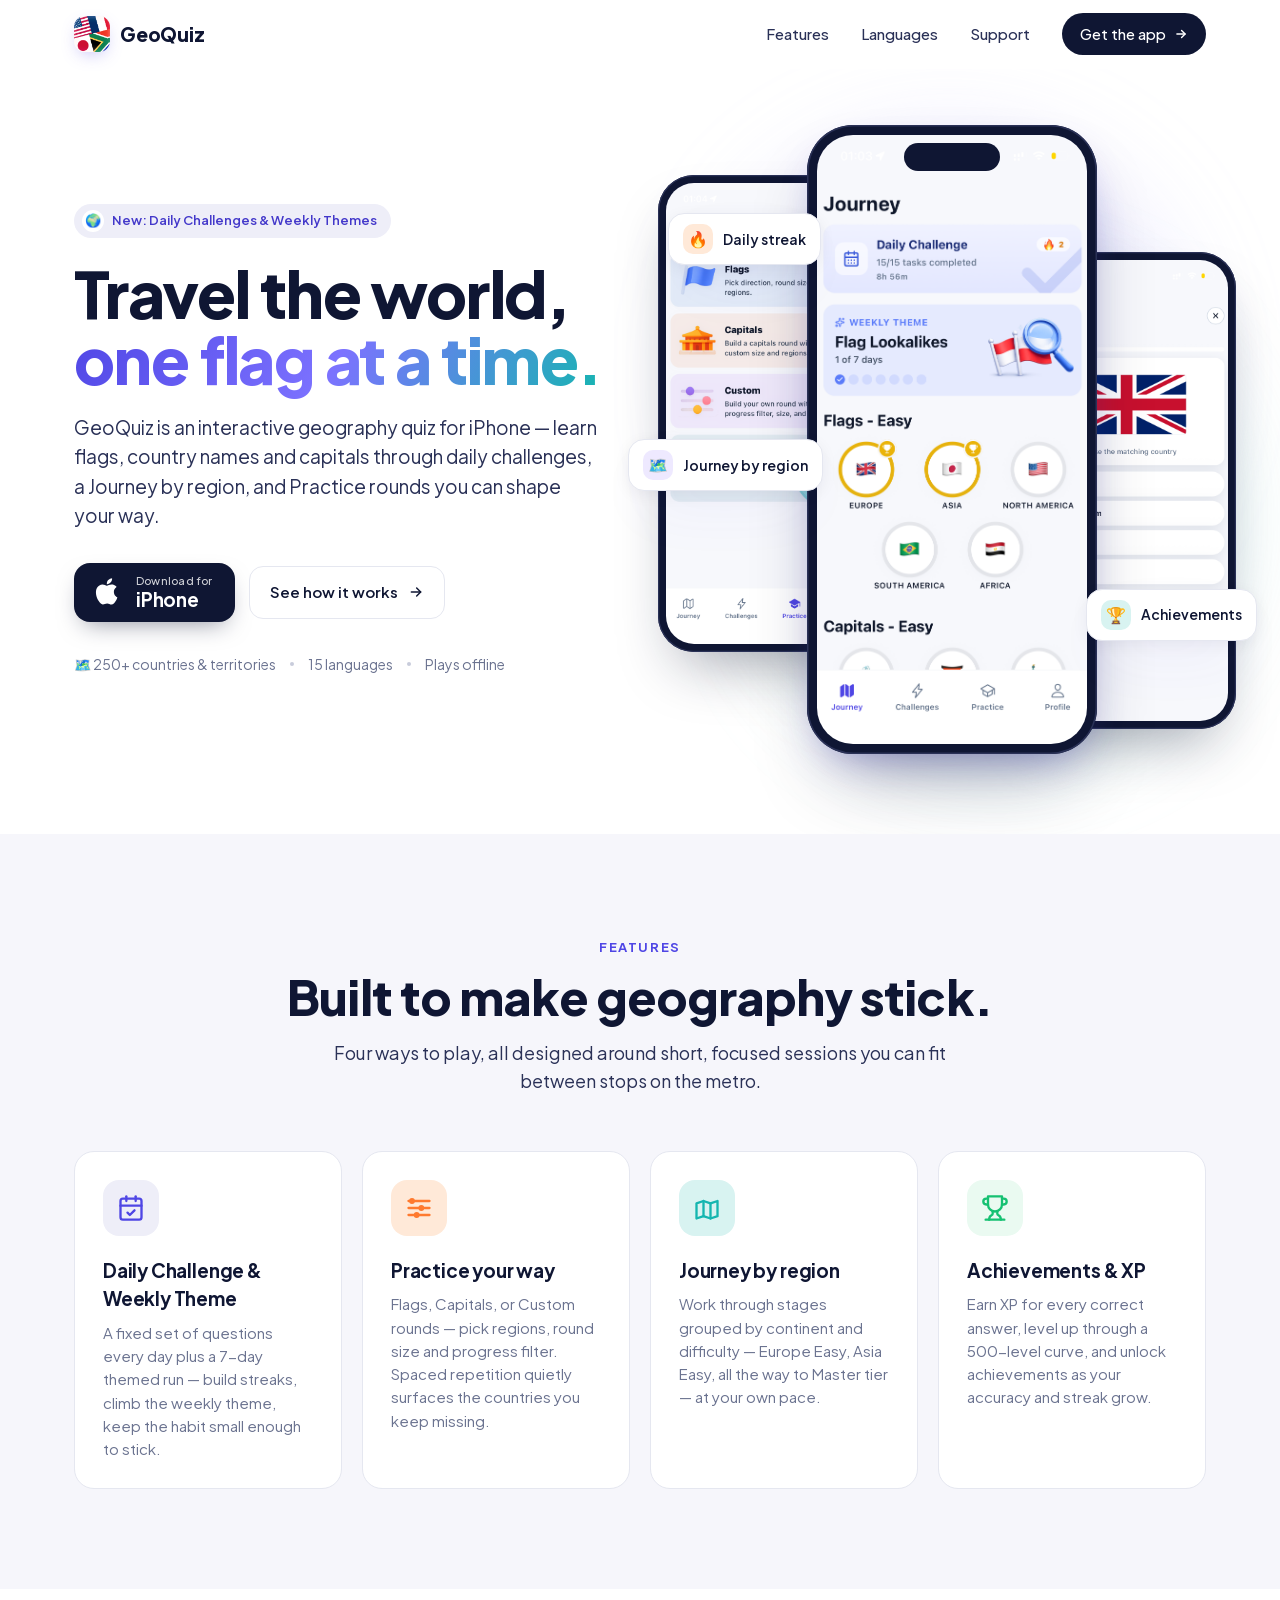
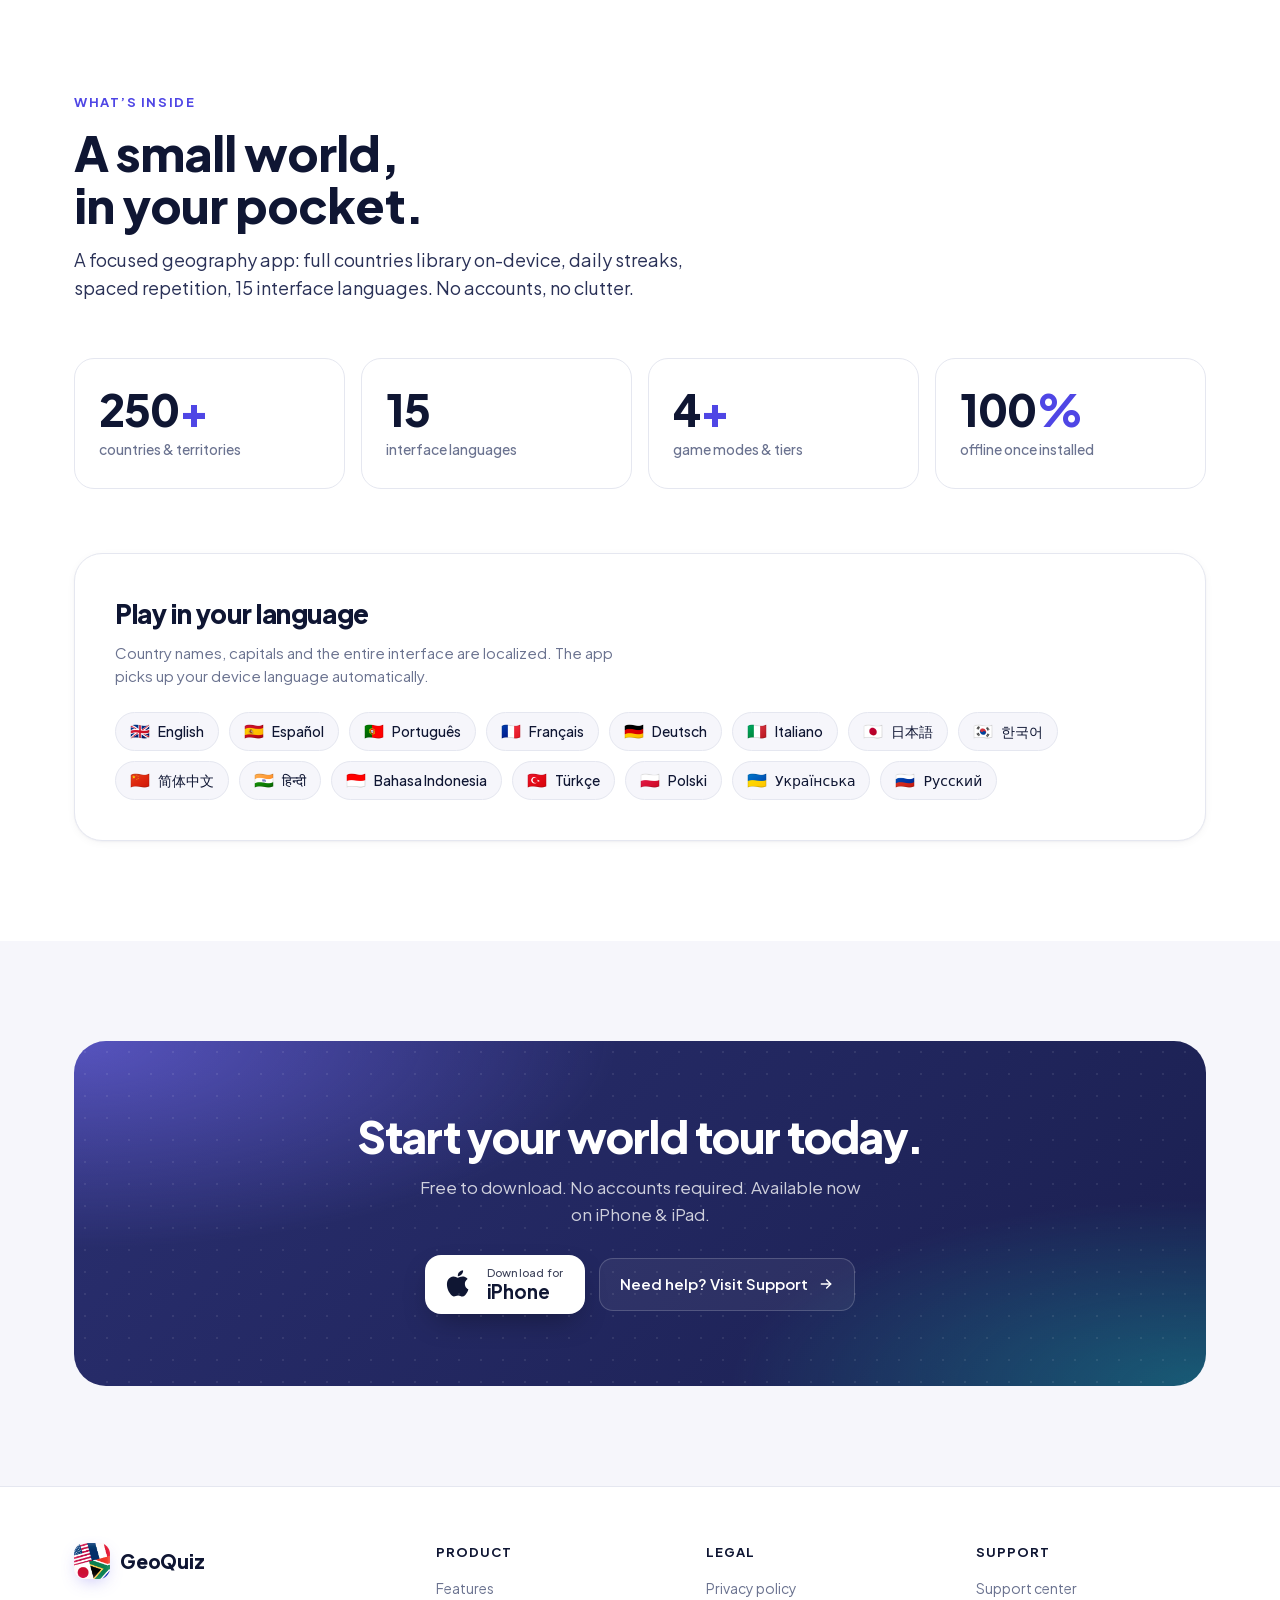
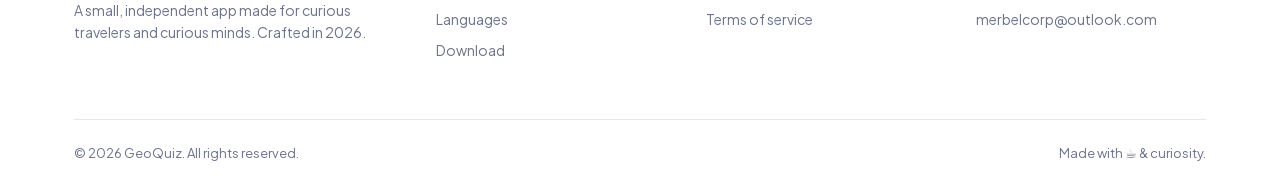
==== index.html @ 45b8b3ff "upd" ====
<!DOCTYPE html>
<html lang="en">
<head>
<meta charset="utf-8">
<meta name="viewport" content="width=device-width, initial-scale=1">
<title>GeoQuiz — Geography quiz for iPhone</title>
<meta name="description" content="GeoQuiz is an interactive geography quiz for iPhone. Learn flags, country names and capitals through daily challenges, weekly themes and a Journey by region.">
<meta property="og:title" content="GeoQuiz — Flags & Capitals">
<meta property="og:description" content="Learn flags, country names and capitals with daily challenges and spaced repetition.">
<meta property="og:image" content="assets/icon.png">
<meta property="og:type" content="website">
<link rel="icon" type="image/png" href="assets/favicon.png">
<link rel="apple-touch-icon" href="assets/icon.png">
<style>/* cyrillic-ext */
@font-face {
  font-family: 'Plus Jakarta Sans';
  font-style: normal;
  font-weight: 400 800;
  font-display: swap;
  src: url("assets/fonts/PlusJakartaSans-cyrillic-ext.woff2") format('woff2');
  unicode-range: U+0460-052F, U+1C80-1C8A, U+20B4, U+2DE0-2DFF, U+A640-A69F, U+FE2E-FE2F;
}
/* vietnamese */
@font-face {
  font-family: 'Plus Jakarta Sans';
  font-style: normal;
  font-weight: 400 800;
  font-display: swap;
  src: url("assets/fonts/PlusJakartaSans-vietnamese.woff2") format('woff2');
  unicode-range: U+0102-0103, U+0110-0111, U+0128-0129, U+0168-0169, U+01A0-01A1, U+01AF-01B0, U+0300-0301, U+0303-0304, U+0308-0309, U+0323, U+0329, U+1EA0-1EF9, U+20AB;
}
/* latin-ext */
@font-face {
  font-family: 'Plus Jakarta Sans';
  font-style: normal;
  font-weight: 400 800;
  font-display: swap;
  src: url("assets/fonts/PlusJakartaSans-latin-ext.woff2") format('woff2');
  unicode-range: U+0100-02BA, U+02BD-02C5, U+02C7-02CC, U+02CE-02D7, U+02DD-02FF, U+0304, U+0308, U+0329, U+1D00-1DBF, U+1E00-1E9F, U+1EF2-1EFF, U+2020, U+20A0-20AB, U+20AD-20C0, U+2113, U+2C60-2C7F, U+A720-A7FF;
}
/* latin */
@font-face {
  font-family: 'Plus Jakarta Sans';
  font-style: normal;
  font-weight: 400 800;
  font-display: swap;
  src: url("assets/fonts/PlusJakartaSans-latin.woff2") format('woff2');
  unicode-range: U+0000-00FF, U+0131, U+0152-0153, U+02BB-02BC, U+02C6, U+02DA, U+02DC, U+0304, U+0308, U+0329, U+2000-206F, U+20AC, U+2122, U+2191, U+2193, U+2212, U+2215, U+FEFF, U+FFFD;
}
</style>
<link rel="stylesheet" href="assets/styles.css">
</head>
<body>

<!-- ============ NAV ============ -->
<header class="nav" id="nav">
  <div class="container nav-inner">
    <a href="index.html" class="logo">
      <span class="logo-mark">
        <img src="assets/icon.png" alt="" aria-hidden="true">
      </span>
      GeoQuiz
    </a>
    <nav class="nav-links">
      <a href="#features">Features</a>
      <a href="#languages">Languages</a>
      <a href="support.html">Support</a>
      <a href="#download" class="nav-cta">
        Get the app
        <svg width="14" height="14" viewBox="0 0 24 24" fill="none" stroke="currentColor" stroke-width="2.4" stroke-linecap="round" stroke-linejoin="round"><path d="M5 12h14"></path><path d="m13 6 6 6-6 6"></path></svg>
      </a>
    </nav>
  </div>
</header>

<!-- ============ HERO ============ -->
<section class="hero">
  <div class="container">
    <div class="hero-grid">
      <div class="hero-copy">
        <div class="eyebrow reveal">
          <span class="dot">🌍</span>
          New: Daily Challenges &amp; Weekly Themes
        </div>
        <h1 class="h1 reveal reveal-delay-1">
          Travel the world,<br>
          <span class="accent">one flag at a time.</span>
        </h1>
        <p class="lede reveal reveal-delay-2">
          GeoQuiz is an interactive geography quiz for iPhone — learn flags, country names and capitals through daily challenges, a Journey by region, and Practice rounds you can shape your way.
        </p>
        <div class="cta-row reveal reveal-delay-3">
          <a class="btn-store" href="https://apps.apple.com/kz/app/geoquiz-flags-capitals/id6759897518" target="_blank" rel="noopener" aria-label="Download GeoQuiz on the App Store">
            <span class="ic">
              <svg viewBox="0 0 24 24" fill="currentColor" aria-hidden="true">
                <path d="M17.05 12.04c-.03-2.84 2.32-4.21 2.43-4.28-1.32-1.94-3.39-2.2-4.13-2.23-1.76-.18-3.43 1.04-4.32 1.04-.9 0-2.27-1.02-3.73-.99-1.92.03-3.69 1.12-4.68 2.82-2 3.46-.51 8.59 1.43 11.4.95 1.38 2.08 2.92 3.55 2.87 1.43-.06 1.97-.92 3.7-.92 1.71 0 2.21.92 3.72.89 1.54-.03 2.51-1.4 3.45-2.79 1.09-1.6 1.54-3.16 1.56-3.24-.03-.01-2.97-1.14-3-4.53zM14.34 3.7c.78-.95 1.31-2.27 1.16-3.58-1.13.05-2.5.75-3.31 1.7-.72.84-1.36 2.18-1.19 3.47 1.27.1 2.56-.64 3.34-1.59z"></path>
              </svg>
            </span>
            <span class="txt">
              <small>Download for</small>
              <span>iPhone</span>
            </span>
          </a>
          <a class="btn-ghost" href="#features">
            See how it works
            <svg width="16" height="16" viewBox="0 0 24 24" fill="none" stroke="currentColor" stroke-width="2.2" stroke-linecap="round" stroke-linejoin="round"><path d="M5 12h14"></path><path d="m13 6 6 6-6 6"></path></svg>
          </a>
        </div>
        <div class="hero-meta reveal reveal-delay-3">
          <span>🗺️ 250+ countries &amp; territories</span>
          <span class="dot-sep"></span>
          <span>15 languages</span>
          <span class="dot-sep"></span>
          <span>Plays offline</span>
        </div>
      </div>

      <div class="phone-stage">
        <div class="phone-bg">
          <div class="blob b1"></div>
          <div class="blob b2"></div>
          <div class="blob b3"></div>
        </div>

        <div class="float-chip c1 reveal reveal-delay-2">
          <span class="icon">🔥</span>
          <span>Daily streak</span>
        </div>
        <div class="float-chip c2 reveal reveal-delay-3">
          <span class="icon">🏆</span>
          <span>Achievements</span>
        </div>
        <div class="float-chip c3 reveal reveal-delay-3">
          <span class="icon">🗺️</span>
          <span>Journey by region</span>
        </div>

        <div class="phone-side left reveal">
          <div class="screen"><img src="assets/screenshot-practice.png" alt="Practice modes in GeoQuiz" loading="lazy"></div>
        </div>
        <div class="phone reveal reveal-delay-1">
          <div class="notch"></div>
          <div class="screen"><img src="assets/screenshot-journey.png" alt="GeoQuiz Journey screen with Daily Challenge and Weekly Theme"></div>
        </div>
        <div class="phone-side right reveal reveal-delay-2">
          <div class="screen"><img src="assets/screenshot-quiz.png" alt="Quiz question screen in GeoQuiz" loading="lazy"></div>
        </div>
      </div>
    </div>
  </div>
</section>

<!-- ============ FEATURES ============ -->
<section class="section alt" id="features">
  <div class="container">
    <div class="section-head center reveal">
      <span class="section-eyebrow">Features</span>
      <h2 class="section-title">Built to make geography stick.</h2>
      <p class="section-sub">Four ways to play, all designed around short, focused sessions you can fit between stops on the metro.</p>
    </div>

    <div class="feat-grid">
      <article class="feat feat-1 reveal">
        <div class="feat-icon">
          <svg viewBox="0 0 24 24" fill="none" stroke="currentColor" stroke-width="2" stroke-linecap="round" stroke-linejoin="round">
            <rect x="3" y="4" width="18" height="18" rx="2"></rect>
            <path d="M16 2v4"></path><path d="M8 2v4"></path><path d="M3 10h18"></path>
            <path d="m9 16 2 2 4-4"></path>
          </svg>
        </div>
        <h3>Daily Challenge &amp; Weekly Theme</h3>
        <p>A fixed set of questions every day plus a 7-day themed run — build streaks, climb the weekly theme, keep the habit small enough to stick.</p>
      </article>

      <article class="feat feat-2 reveal reveal-delay-1">
        <div class="feat-icon">
          <svg viewBox="0 0 24 24" fill="none" stroke="currentColor" stroke-width="2" stroke-linecap="round" stroke-linejoin="round">
            <path d="M3 6h18"></path><path d="M3 12h18"></path><path d="M3 18h18"></path>
            <circle cx="6" cy="6" r="1.5" fill="currentColor"></circle>
            <circle cx="14" cy="12" r="1.5" fill="currentColor"></circle>
            <circle cx="10" cy="18" r="1.5" fill="currentColor"></circle>
          </svg>
        </div>
        <h3>Practice your way</h3>
        <p>Flags, Capitals, or Custom rounds — pick regions, round size and progress filter. Spaced repetition quietly surfaces the countries you keep missing.</p>
      </article>

      <article class="feat feat-3 reveal reveal-delay-2">
        <div class="feat-icon">
          <svg viewBox="0 0 24 24" fill="none" stroke="currentColor" stroke-width="2" stroke-linecap="round" stroke-linejoin="round">
            <path d="M9 6 3 8v13l6-2 6 2 6-2V6l-6 2-6-2z"></path>
            <path d="M9 6v13"></path><path d="M15 8v13"></path>
          </svg>
        </div>
        <h3>Journey by region</h3>
        <p>Work through stages grouped by continent and difficulty — Europe Easy, Asia Easy, all the way to Master tier — at your own pace.</p>
      </article>

      <article class="feat feat-4 reveal reveal-delay-3">
        <div class="feat-icon">
          <svg viewBox="0 0 24 24" fill="none" stroke="currentColor" stroke-width="2" stroke-linecap="round" stroke-linejoin="round">
            <path d="M6 9H4.5a2.5 2.5 0 0 1 0-5H6"></path>
            <path d="M18 9h1.5a2.5 2.5 0 0 0 0-5H18"></path>
            <path d="M4 22h16"></path>
            <path d="M10 14.66V17c0 .55-.47.98-.97 1.21C7.85 18.75 7 20.24 7 22"></path>
            <path d="M14 14.66V17c0 .55.47.98.97 1.21C16.15 18.75 17 20.24 17 22"></path>
            <path d="M18 2H6v7a6 6 0 0 0 12 0V2Z"></path>
          </svg>
        </div>
        <h3>Achievements &amp; XP</h3>
        <p>Earn XP for every correct answer, level up through a 500-level curve, and unlock achievements as your accuracy and streak grow.</p>
      </article>
    </div>
  </div>
</section>

<!-- ============ WHY / WHAT'S INSIDE ============ -->
<section class="section" id="why">
  <div class="container">
    <div class="section-head reveal">
      <span class="section-eyebrow">What&rsquo;s inside</span>
      <h2 class="section-title">A small world,<br>in your pocket.</h2>
      <p class="section-sub">A focused geography app: full countries library on-device, daily streaks, spaced repetition, 15 interface languages. No accounts, no clutter.</p>
    </div>

    <div class="stats">
      <div class="stat reveal">
        <div class="stat-num">250<span class="plus">+</span></div>
        <div class="stat-label">countries &amp; territories</div>
      </div>
      <div class="stat reveal reveal-delay-1">
        <div class="stat-num">15</div>
        <div class="stat-label">interface languages</div>
      </div>
      <div class="stat reveal reveal-delay-2">
        <div class="stat-num">4<span class="plus">+</span></div>
        <div class="stat-label">game modes &amp; tiers</div>
      </div>
      <div class="stat reveal reveal-delay-3">
        <div class="stat-num">100<span class="plus">%</span></div>
        <div class="stat-label">offline once installed</div>
      </div>
    </div>

    <!-- ============ LANGUAGES ============ -->
    <div id="languages" class="lang-card reveal">
      <div class="lang-head">
        <h3>Play in your language</h3>
        <p>Country names, capitals and the entire interface are localized. The app picks up your device language automatically.</p>
      </div>
      <div class="langs">
        <span class="lang"><span class="flag">🇬🇧</span> English</span>
        <span class="lang"><span class="flag">🇪🇸</span> Español</span>
        <span class="lang"><span class="flag">🇵🇹</span> Português</span>
        <span class="lang"><span class="flag">🇫🇷</span> Français</span>
        <span class="lang"><span class="flag">🇩🇪</span> Deutsch</span>
        <span class="lang"><span class="flag">🇮🇹</span> Italiano</span>
        <span class="lang"><span class="flag">🇯🇵</span> 日本語</span>
        <span class="lang"><span class="flag">🇰🇷</span> 한국어</span>
        <span class="lang"><span class="flag">🇨🇳</span> 简体中文</span>
        <span class="lang"><span class="flag">🇮🇳</span> हिन्दी</span>
        <span class="lang"><span class="flag">🇮🇩</span> Bahasa Indonesia</span>
        <span class="lang"><span class="flag">🇹🇷</span> Türkçe</span>
        <span class="lang"><span class="flag">🇵🇱</span> Polski</span>
        <span class="lang"><span class="flag">🇺🇦</span> Українська</span>
        <span class="lang"><span class="flag">🇷🇺</span> Русский</span>
      </div>
    </div>
  </div>
</section>

<!-- ============ FINAL CTA ============ -->
<section class="section alt" id="download">
  <div class="container">
    <div class="cta-card cta-card--center reveal">
      <div class="dots-bg"></div>
      <div class="cta-inner">
        <h2 class="h2">Start your world tour today.</h2>
        <p>Free to download. No accounts required. Available now on iPhone &amp; iPad.</p>
        <div class="cta-actions">
          <a class="btn-store" href="https://apps.apple.com/kz/app/geoquiz-flags-capitals/id6759897518" target="_blank" rel="noopener" aria-label="Download GeoQuiz on the App Store">
            <span class="ic">
              <svg viewBox="0 0 24 24" fill="currentColor" aria-hidden="true">
                <path d="M17.05 12.04c-.03-2.84 2.32-4.21 2.43-4.28-1.32-1.94-3.39-2.2-4.13-2.23-1.76-.18-3.43 1.04-4.32 1.04-.9 0-2.27-1.02-3.73-.99-1.92.03-3.69 1.12-4.68 2.82-2 3.46-.51 8.59 1.43 11.4.95 1.38 2.08 2.92 3.55 2.87 1.43-.06 1.97-.92 3.7-.92 1.71 0 2.21.92 3.72.89 1.54-.03 2.51-1.4 3.45-2.79 1.09-1.6 1.54-3.16 1.56-3.24-.03-.01-2.97-1.14-3-4.53zM14.34 3.7c.78-.95 1.31-2.27 1.16-3.58-1.13.05-2.5.75-3.31 1.7-.72.84-1.36 2.18-1.19 3.47 1.27.1 2.56-.64 3.34-1.59z"></path>
              </svg>
            </span>
            <span class="txt">
              <small>Download for</small>
              <span>iPhone</span>
            </span>
          </a>
          <a class="btn-light" href="support.html">
            Need help? Visit Support
            <svg width="16" height="16" viewBox="0 0 24 24" fill="none" stroke="currentColor" stroke-width="2.2" stroke-linecap="round" stroke-linejoin="round"><path d="M5 12h14"></path><path d="m13 6 6 6-6 6"></path></svg>
          </a>
        </div>
      </div>
    </div>
  </div>
</section>

<!-- ============ FOOTER ============ -->
<footer>
  <div class="container">
    <div class="footer-grid">
      <div>
        <a class="logo" href="index.html">
          <span class="logo-mark">
            <img src="assets/icon.png" alt="" aria-hidden="true">
          </span>
          GeoQuiz
        </a>
        <p class="foot-about">A small, independent app made for curious travelers and curious minds. Crafted in 2026.</p>
      </div>
      <div class="foot-col">
        <h5>Product</h5>
        <a href="#features">Features</a>
        <a href="#languages">Languages</a>
        <a href="#download">Download</a>
      </div>
      <div class="foot-col">
        <h5>Legal</h5>
        <a href="privacy.html">Privacy policy</a>
        <a href="terms.html">Terms of service</a>
      </div>
      <div class="foot-col">
        <h5>Support</h5>
        <a href="support.html">Support center</a>
        <a href="mailto:merbelcorp@outlook.com">merbelcorp@outlook.com</a>
      </div>
    </div>
    <div class="foot-bottom">
      <span>© <span id="year">2026</span> GeoQuiz. All rights reserved.</span>
      <span>Made with ☕ &amp; curiosity.</span>
    </div>
  </div>
</footer>

<script>
  // Year
  document.getElementById('year').textContent = new Date().getFullYear();

  // Nav scroll state
  const nav = document.getElementById('nav');
  const onScroll = () => nav.classList.toggle('scrolled', window.scrollY > 8);
  window.addEventListener('scroll', onScroll, { passive: true });
  onScroll();

  // Smooth scroll for anchors
  document.querySelectorAll('a[href^="#"]').forEach(a => {
    a.addEventListener('click', e => {
      const id = a.getAttribute('href');
      if (id.length > 1) {
        const t = document.querySelector(id);
        if (t) { e.preventDefault(); window.scrollTo({ top: t.offsetTop - 60, behavior: 'smooth' }); }
      }
    });
  });

  // Reveal on scroll
  const io = new IntersectionObserver((entries) => {
    entries.forEach(en => {
      if (en.isIntersecting) {
        en.target.classList.add('in');
        io.unobserve(en.target);
      }
    });
  }, { threshold: 0.12, rootMargin: '0px 0px -40px 0px' });
  document.querySelectorAll('.reveal').forEach(el => io.observe(el));
</script>

</body>
</html>
---- assets/styles.css ----
/* GeoQuiz landing — shared styles */
:root {
  --indigo: #4F46E5;
  --indigo-600: #4338CA;
  --indigo-50: #EEEEF8;
  --indigo-100: #E0E0F4;
  --navy: #0F1633;
  --navy-2: #1B2347;
  --ink: #0F1633;
  --ink-2: #2A3157;
  --muted: #6B7390;
  --line: #E5E7F0;
  --bg: #F6F6FB;
  --white: #FFFFFF;
  --orange: #FF7A2F;
  --orange-soft: #FFE9D8;
  --teal: #15B6B0;
  --teal-soft: #D8F3F1;
  --green: #16C172;
  --pink: #E94A8C;
  --yellow: #F5C518;

  --radius-sm: 12px;
  --radius: 20px;
  --radius-lg: 28px;
  --shadow-sm: 0 1px 2px rgba(15,22,51,.04), 0 2px 8px rgba(15,22,51,.04);
  --shadow: 0 4px 16px rgba(15,22,51,.06), 0 24px 60px -20px rgba(79,70,229,.18);
  --shadow-lg: 0 30px 80px -30px rgba(15,22,51,.35), 0 12px 40px -20px rgba(79,70,229,.25);

  --font: "Plus Jakarta Sans", ui-sans-serif, system-ui, -apple-system, "Segoe UI", sans-serif;
}

* { box-sizing: border-box; }
html, body { margin: 0; padding: 0; }
body {
  font-family: var(--font);
  color: var(--ink);
  background: var(--white);
  -webkit-font-smoothing: antialiased;
  line-height: 1.5;
  font-size: 16px;
}
a { color: inherit; text-decoration: none; }
img { max-width: 100%; display: block; }
button { font-family: inherit; cursor: pointer; border: 0; background: none; }

.container {
  width: 100%;
  max-width: 1180px;
  margin: 0 auto;
  padding: 0 24px;
}

/* ====== NAV ====== */
.nav {
  position: sticky;
  top: 0;
  z-index: 50;
  backdrop-filter: saturate(1.4) blur(14px);
  -webkit-backdrop-filter: saturate(1.4) blur(14px);
  background: rgba(255,255,255,.78);
  border-bottom: 1px solid transparent;
  transition: border-color .25s ease, background .25s ease;
}
.nav.scrolled { border-bottom-color: var(--line); }
.nav-inner {
  display: flex;
  align-items: center;
  justify-content: space-between;
  height: 68px;
}
.logo {
  display: inline-flex;
  align-items: center;
  gap: 10px;
  font-weight: 800;
  font-size: 19px;
  letter-spacing: -.01em;
  color: var(--navy);
}
.logo-mark {
  width: 36px;
  height: 36px;
  border-radius: 11px;
  overflow: hidden;
  display: grid;
  place-items: center;
  box-shadow: 0 6px 18px -6px rgba(79,70,229,.4);
}
.logo-mark img { width: 100%; height: 100%; object-fit: cover; display: block; }
.nav-links {
  display: flex;
  align-items: center;
  gap: 32px;
}
.nav-links a {
  color: var(--ink-2);
  font-weight: 500;
  font-size: 15px;
}
.nav-links a:hover { color: var(--indigo); }
.nav-cta {
  display: inline-flex;
  align-items: center;
  gap: 8px;
  padding: 10px 18px;
  border-radius: 999px;
  background: var(--navy);
  color: white !important;
  font-weight: 600;
  font-size: 14px;
}
.nav-cta:hover { background: var(--indigo); }

@media (max-width: 720px) {
  .nav-links a:not(.nav-cta) { display: none; }
}

/* ====== HERO ====== */
.hero {
  position: relative;
  padding: 56px 0 80px;
  overflow: hidden;
}
.hero-grid {
  display: grid;
  grid-template-columns: 1.05fr .95fr;
  gap: 64px;
  align-items: center;
}
@media (max-width: 920px) {
  .hero-grid { grid-template-columns: 1fr; gap: 48px; }
}

.eyebrow {
  display: inline-flex;
  align-items: center;
  gap: 8px;
  padding: 6px 14px 6px 8px;
  background: var(--indigo-50);
  color: var(--indigo-600);
  border-radius: 999px;
  font-size: 13px;
  font-weight: 600;
  margin-bottom: 22px;
}
.eyebrow .dot {
  width: 22px; height: 22px;
  background: white;
  border-radius: 999px;
  display: grid;
  place-items: center;
  font-size: 13px;
}
.h1 {
  font-size: clamp(40px, 6vw, 64px);
  font-weight: 800;
  line-height: 1.04;
  letter-spacing: -.025em;
  color: var(--navy);
  margin: 0 0 20px;
  text-wrap: pretty;
}
.h1 .accent {
  background: linear-gradient(120deg, #4F46E5 0%, #7C72FF 50%, #15B6B0 100%);
  -webkit-background-clip: text;
  background-clip: text;
  color: transparent;
}
.lede {
  font-size: 19px;
  line-height: 1.55;
  color: var(--ink-2);
  margin: 0 0 32px;
  max-width: 540px;
  text-wrap: pretty;
}
.cta-row {
  display: flex;
  gap: 14px;
  flex-wrap: wrap;
  align-items: center;
}

/* Custom App Store-style button */
.btn-store {
  display: inline-flex;
  align-items: center;
  gap: 12px;
  padding: 12px 22px 12px 18px;
  background: #0F1633;
  color: white;
  border-radius: 16px;
  transition: transform .15s ease, box-shadow .2s ease;
  box-shadow: 0 10px 24px -10px rgba(15,22,51,.5);
}
.btn-store:hover { transform: translateY(-1px); box-shadow: 0 14px 32px -12px rgba(15,22,51,.6); }
.btn-store .ic {
  width: 32px; height: 32px;
  display: grid; place-items: center;
}
.btn-store .ic svg { width: 28px; height: 28px; }
.btn-store .txt { display: flex; flex-direction: column; line-height: 1.1; text-align: left; }
.btn-store .txt small { font-size: 11px; opacity: .8; letter-spacing: .02em; font-weight: 500; }
.btn-store .txt span { font-size: 19px; font-weight: 700; letter-spacing: -.01em; margin-top: 2px; }

.btn-ghost {
  display: inline-flex;
  align-items: center;
  gap: 10px;
  padding: 14px 20px;
  border-radius: 14px;
  border: 1.5px solid var(--line);
  color: var(--ink);
  font-weight: 600;
  font-size: 15px;
  background: white;
}
.btn-ghost:hover { border-color: var(--indigo); color: var(--indigo); }

.hero-meta {
  display: flex;
  align-items: center;
  gap: 14px;
  margin-top: 32px;
  color: var(--muted);
  font-size: 14px;
  flex-wrap: wrap;
}
.hero-meta .dot-sep { width: 4px; height: 4px; background: #C8CCDB; border-radius: 99px; display: inline-block; }

/* Phone mockup */
.phone-stage {
  position: relative;
  display: grid;
  place-items: center;
  min-height: 600px;
}
.phone-bg {
  position: absolute;
  inset: 0;
  z-index: 0;
  pointer-events: none;
}
.phone-bg .blob {
  position: absolute;
  width: 420px; height: 420px;
  border-radius: 50%;
  filter: blur(60px);
  opacity: .55;
}
.phone-bg .blob.b1 { background: #C7C2FF; top: 6%; left: 8%; }
.phone-bg .blob.b2 { background: #BCEEEB; bottom: 4%; right: 0; opacity: .6; }
.phone-bg .blob.b3 { background: #FFD7B5; top: 38%; right: 30%; width: 280px; height: 280px; opacity: .5; }

.phone {
  position: relative;
  z-index: 1;
  width: 290px;
  aspect-ratio: 1179 / 2556;
  background: #0F1633;
  border-radius: 46px;
  padding: 10px;
  box-shadow:
    0 0 0 1.5px #2A3157 inset,
    0 40px 80px -30px rgba(15,22,51,.45),
    0 18px 40px -18px rgba(79,70,229,.4);
  transform: rotate(-3deg);
  transition: transform .6s cubic-bezier(.2,.7,.2,1);
}
.phone:hover { transform: rotate(-2deg) translateY(-6px); }
.phone .notch {
  position: absolute;
  top: 18px; left: 50%;
  transform: translateX(-50%);
  width: 96px; height: 28px;
  background: #0F1633;
  border-radius: 999px;
  z-index: 3;
}
.phone .screen {
  width: 100%; height: 100%;
  border-radius: 36px;
  overflow: hidden;
  background: #F6F6FB;
  position: relative;
}
.phone .screen img { width: 100%; height: 100%; object-fit: cover; }

.phone-side {
  position: absolute;
  width: 220px;
  aspect-ratio: 1179 / 2556;
  border-radius: 36px;
  background: #0F1633;
  padding: 8px;
  box-shadow:
    0 0 0 1.2px #2A3157 inset,
    0 30px 60px -22px rgba(15,22,51,.4);
  z-index: 0;
}
.phone-side .screen {
  width: 100%; height: 100%;
  border-radius: 28px;
  overflow: hidden;
  background: #F6F6FB;
}
.phone-side img { width: 100%; height: 100%; object-fit: cover; }
.phone-side.left { left: -8%; top: 8%; transform: rotate(-12deg); }
.phone-side.right { right: -6%; bottom: 4%; transform: rotate(10deg); }

@media (max-width: 920px) {
  .phone-stage { min-height: 540px; }
  .phone { width: 250px; }
  .phone-side { width: 180px; }
  .phone-side.left { left: 0%; top: 10%; }
  .phone-side.right { right: 0%; bottom: 6%; }
}
@media (max-width: 520px) {
  .phone { width: 220px; }
  .phone-side.left, .phone-side.right { display: none; }
}

/* Floating chip badges around hero */
.float-chip {
  position: absolute;
  z-index: 2;
  padding: 10px 14px;
  background: white;
  border-radius: 16px;
  box-shadow: var(--shadow);
  display: inline-flex;
  align-items: center;
  gap: 10px;
  font-weight: 600;
  font-size: 14px;
  color: var(--ink);
  border: 1px solid var(--line);
}
.float-chip .icon {
  width: 30px; height: 30px;
  border-radius: 10px;
  display: grid; place-items: center;
  font-size: 16px;
}
.float-chip.c1 { top: 14%; left: -6%; transform: rotate(-4deg); }
.float-chip.c1 .icon { background: var(--orange-soft); color: var(--orange); }
.float-chip.c2 { bottom: 18%; right: -10%; transform: rotate(5deg); }
.float-chip.c2 .icon { background: var(--teal-soft); color: var(--teal); }
.float-chip.c3 { top: 50%; left: -14%; transform: rotate(-2deg); }
.float-chip.c3 .icon { background: #EEE9FF; color: var(--indigo); }

@media (max-width: 920px) {
  .float-chip.c1 { left: 4%; }
  .float-chip.c2 { right: 4%; }
  .float-chip.c3 { left: 4%; top: 60%; }
}
@media (max-width: 520px) {
  .float-chip { font-size: 12px; padding: 8px 12px; }
  .float-chip.c3 { display: none; }
}

/* ====== SECTION SHARED ====== */
.section {
  padding: 100px 0;
}
.section.alt { background: var(--bg); }
.section-eyebrow {
  display: inline-block;
  font-size: 13px;
  font-weight: 700;
  letter-spacing: .12em;
  text-transform: uppercase;
  color: var(--indigo);
  margin-bottom: 14px;
}
.section-title {
  font-size: clamp(32px, 4.4vw, 48px);
  font-weight: 800;
  letter-spacing: -.02em;
  color: var(--navy);
  margin: 0 0 16px;
  line-height: 1.08;
  text-wrap: balance;
}
.section-sub {
  font-size: 18px;
  color: var(--ink-2);
  max-width: 620px;
  margin: 0;
  line-height: 1.55;
}
.section-head { margin-bottom: 56px; }
.section-head.center { text-align: center; }
.section-head.center .section-sub { margin-left: auto; margin-right: auto; }

/* ====== FEATURES ====== */
.feat-grid {
  display: grid;
  grid-template-columns: repeat(4, 1fr);
  gap: 20px;
}
@media (max-width: 980px) { .feat-grid { grid-template-columns: repeat(2, 1fr); } }
@media (max-width: 520px) { .feat-grid { grid-template-columns: 1fr; } }

.feat {
  position: relative;
  padding: 28px;
  background: white;
  border: 1px solid var(--line);
  border-radius: var(--radius);
  transition: transform .25s ease, box-shadow .25s ease, border-color .25s ease;
  overflow: hidden;
}
.feat:hover {
  transform: translateY(-4px);
  box-shadow: var(--shadow);
  border-color: transparent;
}
.feat-icon {
  width: 56px; height: 56px;
  border-radius: 16px;
  display: grid; place-items: center;
  margin-bottom: 20px;
}
.feat-icon svg { width: 28px; height: 28px; }
.feat-1 .feat-icon { background: var(--indigo-50); color: var(--indigo); }
.feat-2 .feat-icon { background: var(--orange-soft); color: var(--orange); }
.feat-3 .feat-icon { background: var(--teal-soft); color: var(--teal); }
.feat-4 .feat-icon { background: #EAFAF1; color: var(--green); }

.feat h3 {
  margin: 0 0 8px;
  font-size: 19px;
  font-weight: 700;
  color: var(--navy);
  letter-spacing: -.01em;
}
.feat p {
  margin: 0;
  font-size: 15px;
  color: var(--muted);
  line-height: 1.55;
}

/* ====== STATS ====== */
.stats {
  display: grid;
  grid-template-columns: repeat(4, 1fr);
  gap: 16px;
  margin-bottom: 64px;
}
@media (max-width: 720px) { .stats { grid-template-columns: repeat(2, 1fr); } }
.stat {
  padding: 28px 24px;
  background: white;
  border-radius: var(--radius);
  border: 1px solid var(--line);
  text-align: left;
}
.stat-num {
  font-size: clamp(36px, 4vw, 44px);
  font-weight: 800;
  letter-spacing: -.025em;
  color: var(--navy);
  line-height: 1;
}
.stat-num .plus { color: var(--indigo); }
.stat-label {
  margin-top: 8px;
  font-size: 14px;
  color: var(--muted);
  font-weight: 500;
}

/* ====== LANGUAGES CARD ====== */
.lang-card {
  background: white;
  border: 1px solid var(--line);
  border-radius: var(--radius-lg);
  padding: 40px;
  box-shadow: var(--shadow-sm);
}
@media (max-width: 720px) { .lang-card { padding: 28px; } }
.lang-head { margin-bottom: 24px; }
.lang-head h3 {
  margin: 0 0 8px;
  font-size: clamp(22px, 2.4vw, 26px);
  font-weight: 800;
  letter-spacing: -.015em;
  color: var(--navy);
}
.lang-head p {
  margin: 0;
  font-size: 15px;
  color: var(--muted);
  max-width: 520px;
  line-height: 1.55;
}
.langs {
  display: flex;
  flex-wrap: wrap;
  gap: 10px;
}
.lang {
  display: inline-flex;
  align-items: center;
  gap: 8px;
  padding: 8px 14px;
  background: var(--bg);
  border: 1px solid var(--line);
  border-radius: 999px;
  font-size: 14px;
  font-weight: 500;
  color: var(--ink);
}
.lang .flag { font-size: 16px; line-height: 1; }

/* ====== FINAL CTA ====== */
.cta-card {
  position: relative;
  overflow: hidden;
  background:
    radial-gradient(80% 100% at 0% 0%, rgba(124,114,255,.55), transparent 60%),
    radial-gradient(70% 90% at 100% 100%, rgba(21,182,176,.4), transparent 60%),
    linear-gradient(135deg, #2A2F70 0%, #1A1F4F 100%);
  color: white;
  border-radius: 32px;
  padding: 64px;
  display: grid;
  grid-template-columns: 1.4fr 1fr;
  gap: 48px;
  align-items: center;
}
@media (max-width: 880px) { .cta-card { grid-template-columns: 1fr; padding: 40px; gap: 32px; } }

.cta-card .h2 {
  font-size: clamp(32px, 4vw, 44px);
  font-weight: 800;
  letter-spacing: -.022em;
  line-height: 1.08;
  margin: 0 0 14px;
  text-wrap: balance;
}
.cta-card p {
  margin: 0 0 28px;
  font-size: 17px;
  line-height: 1.55;
  color: rgba(255,255,255,.78);
  max-width: 460px;
}
.cta-card .btn-store { background: white; color: var(--navy); box-shadow: 0 12px 30px -10px rgba(0,0,0,.4); }
.cta-card .btn-store:hover { background: #F6F6FB; }

.cta-card.cta-card--center {
  grid-template-columns: 1fr;
  text-align: center;
  padding: 72px 64px;
}
.cta-card--center .cta-inner { max-width: 640px; margin: 0 auto; }
.cta-card--center p { margin-left: auto; margin-right: auto; }
.cta-card--center .cta-actions {
  display: inline-flex;
  gap: 14px;
  flex-wrap: wrap;
  justify-content: center;
  align-items: center;
}
@media (max-width: 880px) {
  .cta-card.cta-card--center { padding: 48px 28px; }
}

.btn-light {
  display: inline-flex;
  align-items: center;
  gap: 10px;
  padding: 14px 20px;
  border-radius: 14px;
  border: 1.5px solid rgba(255,255,255,.18);
  background: rgba(255,255,255,.06);
  color: white;
  font-weight: 600;
  font-size: 15px;
  transition: background .15s ease, border-color .15s ease;
}
.btn-light:hover { background: rgba(255,255,255,.12); border-color: rgba(255,255,255,.3); }

/* Decoration dots */
.dots-bg {
  position: absolute;
  inset: 0;
  background-image: radial-gradient(rgba(255,255,255,.1) 1px, transparent 1px);
  background-size: 22px 22px;
  pointer-events: none;
  opacity: .8;
}

/* ====== FOOTER ====== */
footer {
  border-top: 1px solid var(--line);
  padding: 56px 0 32px;
  background: white;
}
.footer-grid {
  display: grid;
  grid-template-columns: 1.4fr 1fr 1fr 1fr;
  gap: 40px;
  margin-bottom: 48px;
}
@media (max-width: 720px) { .footer-grid { grid-template-columns: 1fr 1fr; gap: 32px; } }

.foot-about { color: var(--muted); font-size: 14px; line-height: 1.6; margin-top: 14px; max-width: 320px; }
.foot-col h5 {
  margin: 0 0 16px;
  font-size: 13px;
  font-weight: 700;
  letter-spacing: .08em;
  text-transform: uppercase;
  color: var(--navy);
}
.foot-col a, .foot-col span {
  display: block;
  margin-bottom: 10px;
  font-size: 14px;
  color: var(--muted);
}
.foot-col a:hover { color: var(--indigo); }

.foot-bottom {
  border-top: 1px solid var(--line);
  padding-top: 24px;
  display: flex;
  justify-content: space-between;
  align-items: center;
  flex-wrap: wrap;
  gap: 12px;
  font-size: 13px;
  color: var(--muted);
}

/* ====== SCROLL ANIMATIONS ====== */
.reveal { opacity: 0; transform: translateY(24px); transition: opacity .7s ease, transform .7s cubic-bezier(.2,.7,.2,1); }
.reveal.in { opacity: 1; transform: none; }
.reveal-delay-1 { transition-delay: .08s; }
.reveal-delay-2 { transition-delay: .16s; }
.reveal-delay-3 { transition-delay: .24s; }

@media (prefers-reduced-motion: reduce) {
  .reveal { opacity: 1; transform: none; transition: none; }
  .phone { transition: none; }
}

/* ====== LEGAL PAGES ====== */
.legal {
  padding: 64px 0 96px;
  max-width: 760px;
  margin: 0 auto;
}
.legal h1 {
  font-size: clamp(36px, 5vw, 48px);
  font-weight: 800;
  letter-spacing: -.022em;
  margin: 0 0 8px;
  color: var(--navy);
}
.legal .updated {
  color: var(--muted);
  font-size: 14px;
  margin-bottom: 40px;
}
.legal h2 {
  font-size: 22px;
  font-weight: 700;
  color: var(--navy);
  margin: 40px 0 12px;
  letter-spacing: -.01em;
}
.legal h3 {
  font-size: 16px;
  font-weight: 700;
  color: var(--navy);
  margin: 24px 0 8px;
}
.legal p, .legal li {
  color: var(--ink-2);
  line-height: 1.65;
  font-size: 16px;
  text-wrap: pretty;
}
.legal ul { padding-left: 22px; }
.legal li { margin-bottom: 6px; }
.legal a { color: var(--indigo); text-decoration: underline; text-underline-offset: 2px; }
.legal .back {
  display: inline-flex;
  align-items: center;
  gap: 8px;
  font-size: 14px;
  color: var(--muted);
  margin-bottom: 32px;
}
.legal .back:hover { color: var(--indigo); }

/* ====== SUPPORT PAGE ====== */
.support-hero {
  padding: 72px 0 24px;
}
.support-hero .container { max-width: 820px; }
.support-hero .eyebrow { margin-bottom: 18px; }
.support-hero h1 {
  font-size: clamp(36px, 5vw, 52px);
  font-weight: 800;
  letter-spacing: -.022em;
  line-height: 1.06;
  color: var(--navy);
  margin: 0 0 18px;
  text-wrap: balance;
}
.support-hero p.lead {
  font-size: 19px;
  color: var(--ink-2);
  line-height: 1.55;
  margin: 0;
  max-width: 640px;
}

.support-section { padding: 32px 0; }
.support-section .container { max-width: 820px; }
.support-section + .support-section { padding-top: 8px; }
.support-section.tail { padding-bottom: 96px; }

.support-card {
  background: white;
  border: 1px solid var(--line);
  border-radius: var(--radius-lg);
  padding: 36px;
  box-shadow: var(--shadow-sm);
}
@media (max-width: 720px) { .support-card { padding: 24px; border-radius: 24px; } }

.support-card h2 {
  font-size: 22px;
  font-weight: 800;
  letter-spacing: -.01em;
  color: var(--navy);
  margin: 0 0 12px;
}
.support-card > p {
  font-size: 16px;
  color: var(--ink-2);
  line-height: 1.6;
  margin: 0 0 18px;
}
.support-card > p:last-child { margin-bottom: 0; }

.email-row {
  display: inline-flex;
  align-items: center;
  gap: 10px;
  background: var(--indigo-50);
  color: var(--indigo-600);
  padding: 12px 18px;
  border-radius: 14px;
  font-weight: 600;
  font-size: 15px;
  margin-top: 8px;
}
.email-row:hover { background: #E4E4F4; }

.support-list {
  list-style: none;
  padding: 0;
  margin: 0;
  display: grid;
  gap: 14px;
}
.support-list li {
  display: grid;
  grid-template-columns: 36px 1fr;
  gap: 14px;
  align-items: start;
  font-size: 15px;
  color: var(--ink-2);
  line-height: 1.55;
}
.support-list li .li-ic {
  width: 36px; height: 36px;
  border-radius: 10px;
  display: grid; place-items: center;
  background: var(--indigo-50);
  color: var(--indigo);
  font-weight: 800;
  font-size: 14px;
  line-height: 1;
}
.support-list li strong { color: var(--navy); }

.support-grid-2 {
  display: grid;
  grid-template-columns: 1fr 1fr;
  gap: 16px;
}
@media (max-width: 720px) { .support-grid-2 { grid-template-columns: 1fr; } }

.support-mini {
  padding: 22px;
  background: var(--bg);
  border: 1px solid var(--line);
  border-radius: 18px;
}
.support-mini h3 {
  margin: 0 0 6px;
  font-size: 15px;
  font-weight: 700;
  color: var(--navy);
  letter-spacing: -.005em;
}
.support-mini p {
  margin: 0;
  font-size: 14px;
  color: var(--muted);
  line-height: 1.55;
}

.useful-links {
  display: grid;
  grid-template-columns: repeat(3, 1fr);
  gap: 14px;
  margin-top: 4px;
}
@media (max-width: 720px) { .useful-links { grid-template-columns: 1fr; } }
.useful-link {
  display: flex;
  align-items: center;
  justify-content: space-between;
  gap: 12px;
  padding: 18px 20px;
  background: white;
  border: 1px solid var(--line);
  border-radius: 16px;
  color: var(--ink);
  font-weight: 600;
  font-size: 15px;
  transition: border-color .15s ease, transform .15s ease, box-shadow .15s ease;
}
.useful-link:hover {
  border-color: var(--indigo);
  color: var(--indigo);
  transform: translateY(-1px);
  box-shadow: var(--shadow-sm);
}
.useful-link svg { color: var(--muted); }
.useful-link:hover svg { color: var(--indigo); }
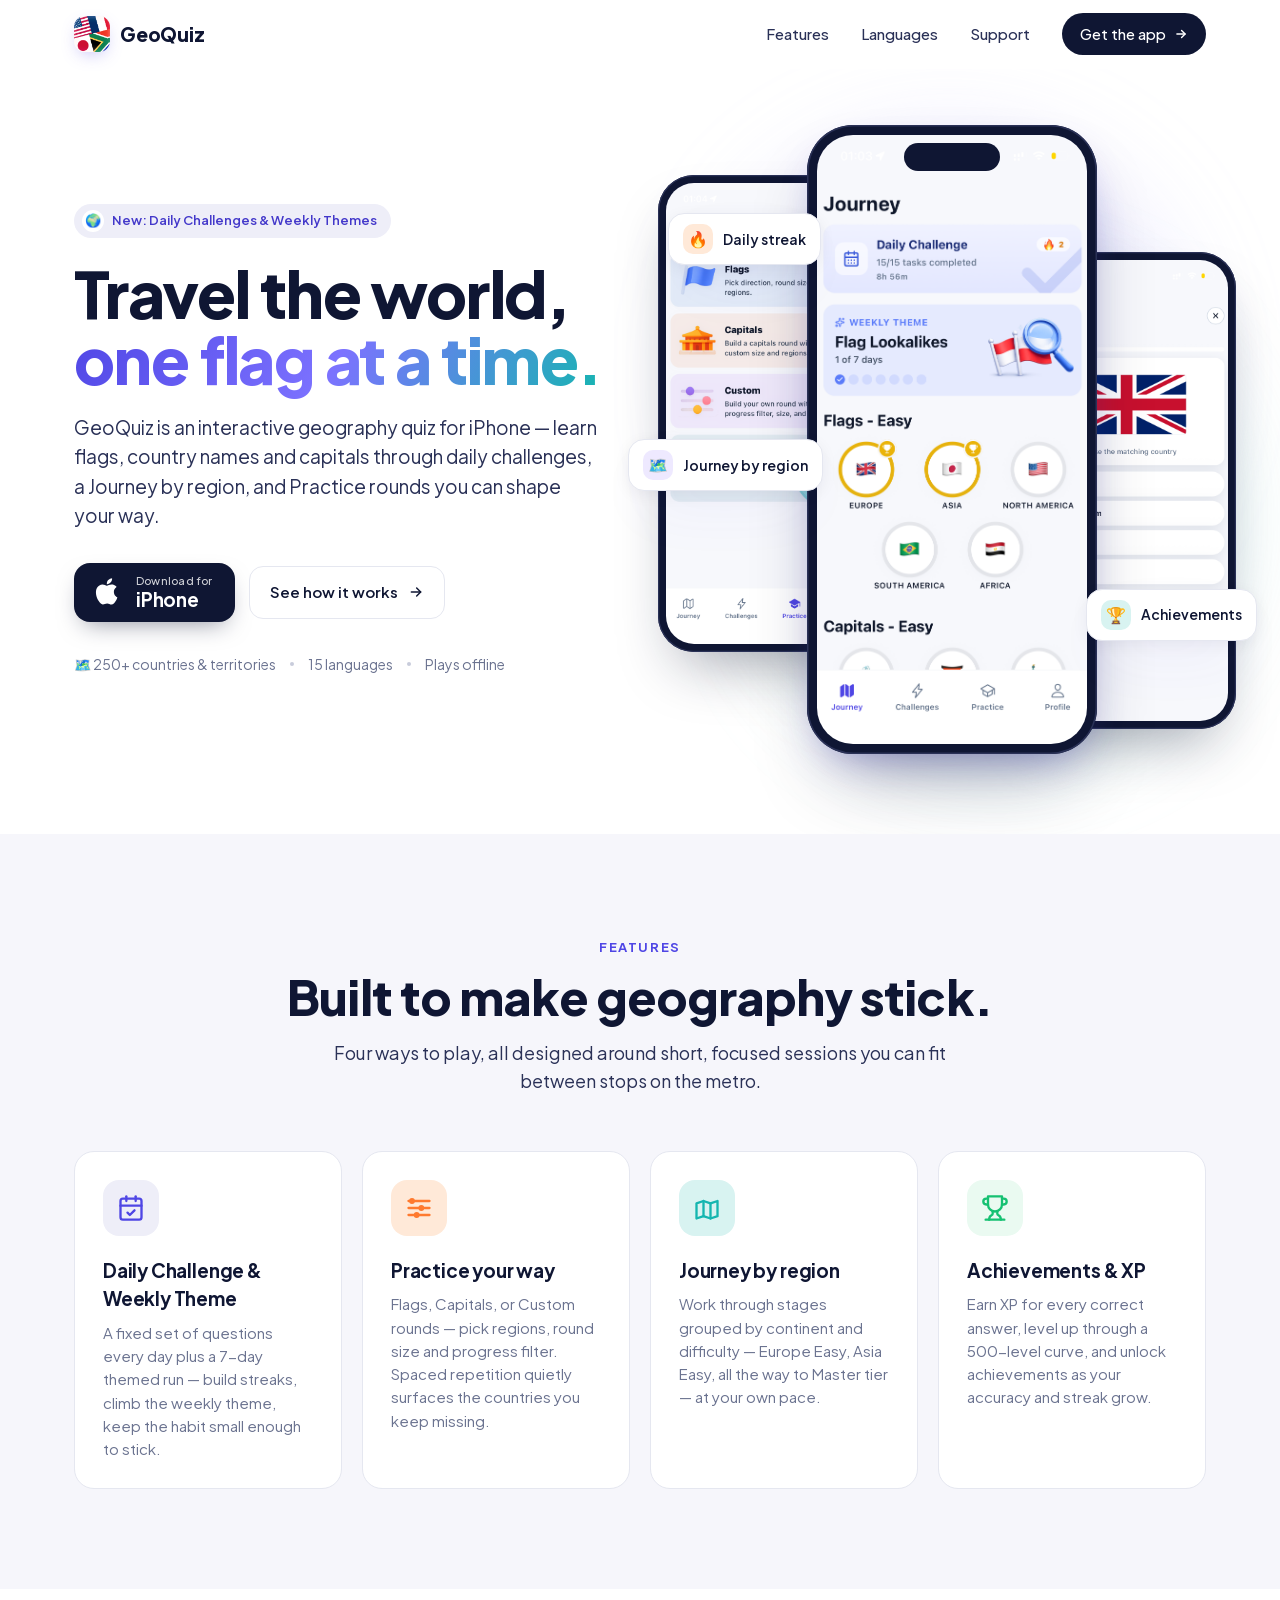
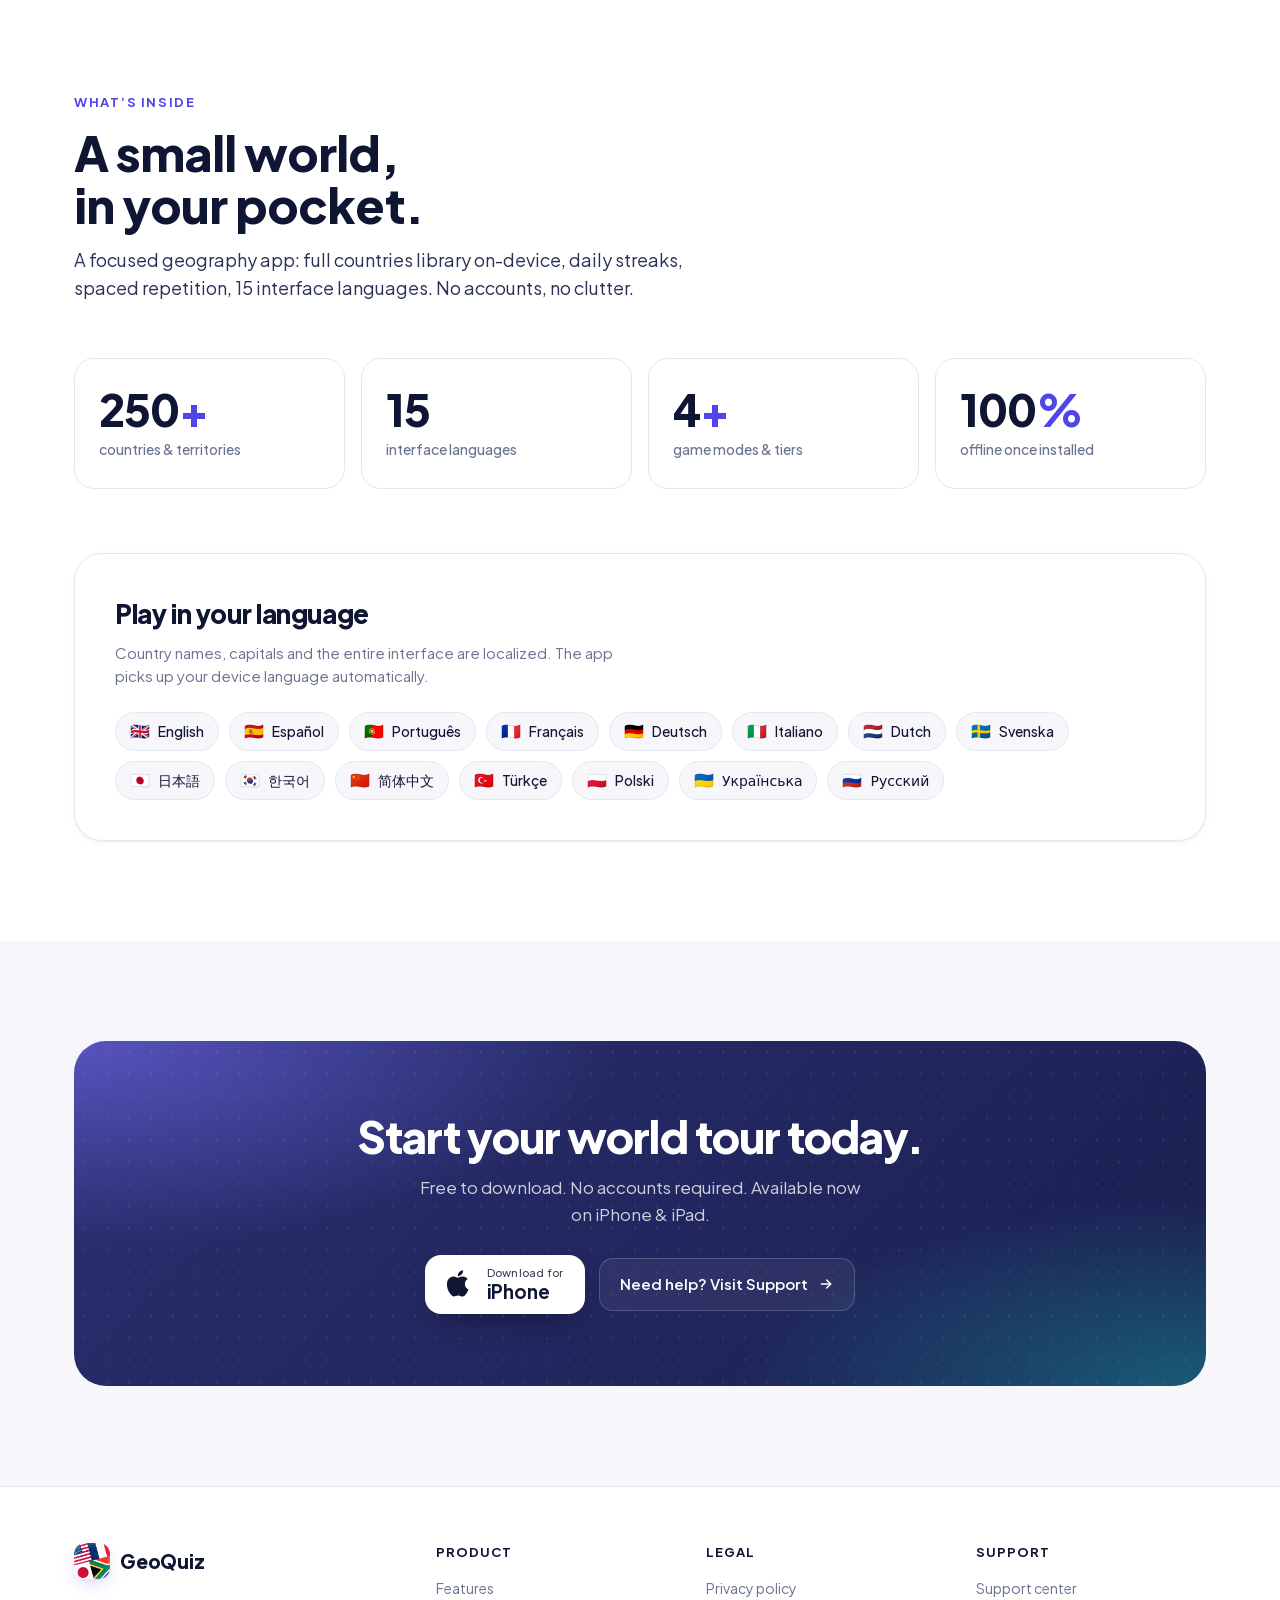
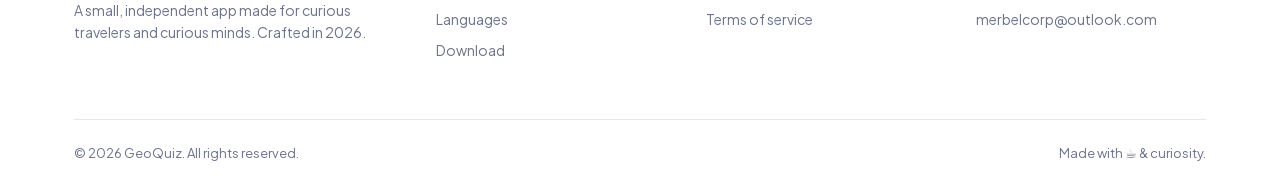
==== commit 79fa35d7: "Update privacy policy effective date and enhance data storage details" ====
--- a/index.html
+++ b/index.html
@@ -255,11 +255,11 @@
         <span class="lang"><span class="flag">🇫🇷</span> Français</span>
         <span class="lang"><span class="flag">🇩🇪</span> Deutsch</span>
         <span class="lang"><span class="flag">🇮🇹</span> Italiano</span>
+        <span class="lang"><span class="flag">🇳🇱</span> Dutch</span>
+        <span class="lang"><span class="flag">🇸🇪</span> Svenska</span>
         <span class="lang"><span class="flag">🇯🇵</span> 日本語</span>
         <span class="lang"><span class="flag">🇰🇷</span> 한국어</span>
         <span class="lang"><span class="flag">🇨🇳</span> 简体中文</span>
-        <span class="lang"><span class="flag">🇮🇳</span> हिन्दी</span>
-        <span class="lang"><span class="flag">🇮🇩</span> Bahasa Indonesia</span>
         <span class="lang"><span class="flag">🇹🇷</span> Türkçe</span>
         <span class="lang"><span class="flag">🇵🇱</span> Polski</span>
         <span class="lang"><span class="flag">🇺🇦</span> Українська</span>
